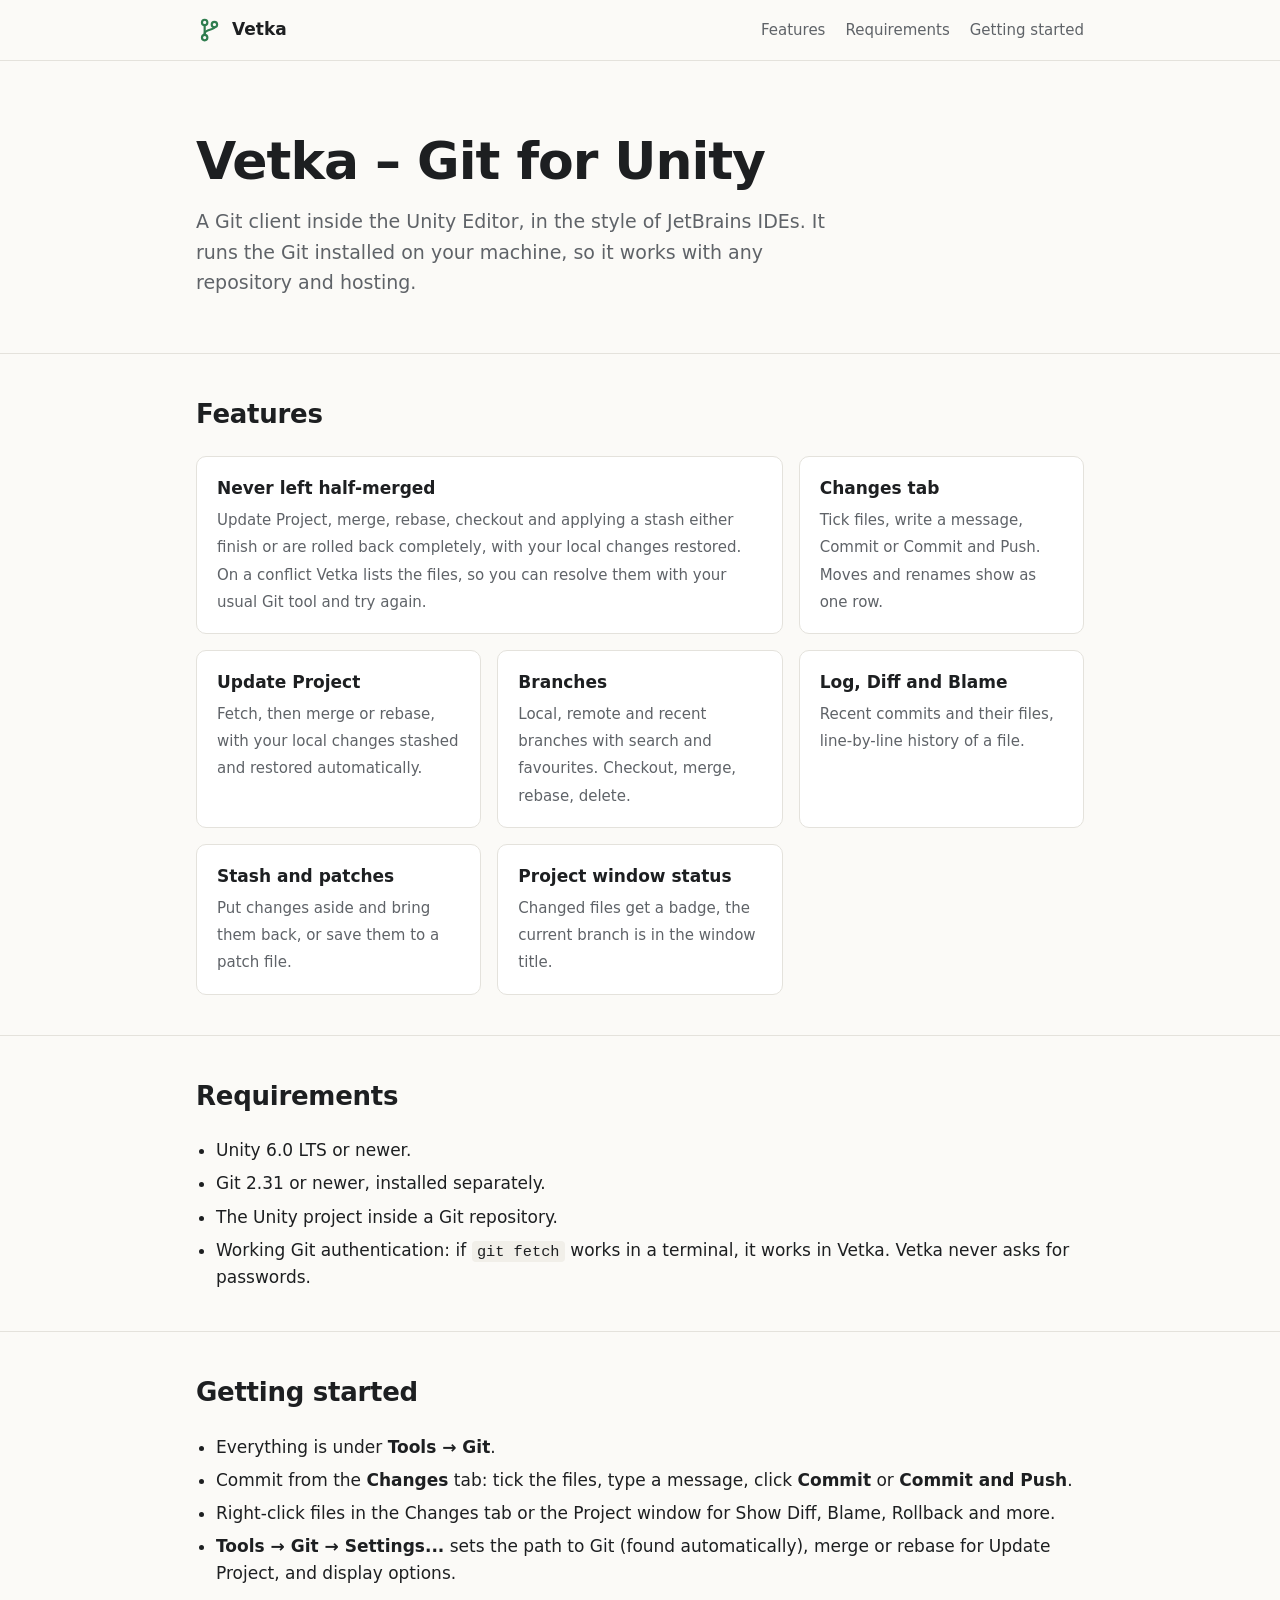
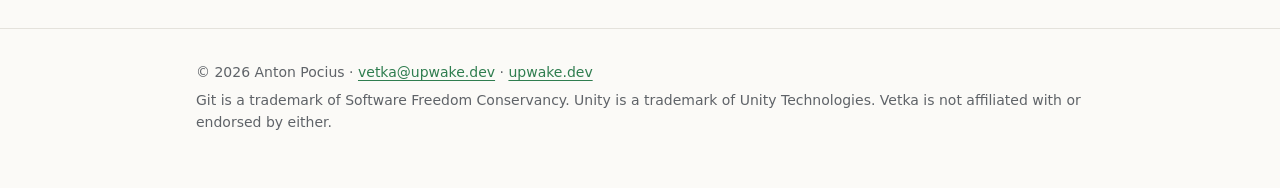
==== vetka/index.html @ 5f3ebaf8 "Add Vetka page and minimal home page" ====
<!doctype html>
<html lang="en">
<head>
  <meta charset="utf-8">
  <meta name="viewport" content="width=device-width, initial-scale=1">
  <title>Vetka – Git for Unity</title>
  <meta name="description" content="A Git client inside the Unity Editor, in the style of JetBrains IDEs. Commit, update, branches, log, stash, diff and blame without leaving Unity.">
  <link rel="canonical" href="https://upwake.dev/vetka/">
  <link rel="icon" href="../assets/vetka.svg" type="image/svg+xml">
  <link rel="stylesheet" href="../assets/site.css">
</head>
<body>
  <header class="site-header">
    <div class="wrap">
      <a class="brand" href="./">
        <svg viewBox="0 0 24 24" fill="none" stroke="currentColor" stroke-width="2" stroke-linecap="round" aria-hidden="true"><circle cx="8" cy="5" r="2.5"/><circle cx="8" cy="19" r="2.5"/><circle cx="17" cy="7" r="2.5"/><path d="M8 7.5v9"/><path d="M8 15.5c0-4.5 9-3.5 9-6"/></svg>
        Vetka
      </a>
      <nav class="site-nav">
        <a href="#features">Features</a>
        <a href="#requirements">Requirements</a>
        <a href="#getting-started">Getting started</a>
      </nav>
    </div>
  </header>

  <main>
    <div class="wrap hero">
      <h1>Vetka – Git for Unity</h1>
      <p>A Git client inside the Unity Editor, in the style of JetBrains IDEs. It runs the Git installed on your machine, so it works with any repository and hosting.</p>
    </div>

    <section id="features">
      <div class="wrap">
        <h2>Features</h2>
        <ul class="features">
          <li class="key"><strong>Never left half-merged</strong><span>Update Project, merge, rebase, checkout and applying a stash either finish or are rolled back completely, with your local changes restored. On a conflict Vetka lists the files, so you can resolve them with your usual Git tool and try again.</span></li>
          <li><strong>Changes tab</strong><span>Tick files, write a message, Commit or Commit and Push. Moves and renames show as one row.</span></li>
          <li><strong>Update Project</strong><span>Fetch, then merge or rebase, with your local changes stashed and restored automatically.</span></li>
          <li><strong>Branches</strong><span>Local, remote and recent branches with search and favourites. Checkout, merge, rebase, delete.</span></li>
          <li><strong>Log, Diff and Blame</strong><span>Recent commits and their files, line-by-line history of a file.</span></li>
          <li><strong>Stash and patches</strong><span>Put changes aside and bring them back, or save them to a patch file.</span></li>
          <li><strong>Project window status</strong><span>Changed files get a badge, the current branch is in the window title.</span></li>
        </ul>
      </div>
    </section>

    <section id="requirements">
      <div class="wrap">
        <h2>Requirements</h2>
        <ul class="plain">
          <li>Unity 6.0 LTS or newer.</li>
          <li>Git 2.31 or newer, installed separately.</li>
          <li>The Unity project inside a Git repository.</li>
          <li>Working Git authentication: if <code>git fetch</code> works in a terminal, it works in Vetka. Vetka never asks for passwords.</li>
        </ul>
      </div>
    </section>

    <section id="getting-started">
      <div class="wrap">
        <h2>Getting started</h2>
        <ul class="plain">
          <li>Everything is under <strong>Tools → Git</strong>.</li>
          <li>Commit from the <strong>Changes</strong> tab: tick the files, type a message, click <strong>Commit</strong> or <strong>Commit and Push</strong>.</li>
          <li>Right-click files in the Changes tab or the Project window for Show Diff, Blame, Rollback and more.</li>
          <li><strong>Tools → Git → Settings...</strong> sets the path to Git (found automatically), merge or rebase for Update Project, and display options.</li>
        </ul>
      </div>
    </section>

  </main>

  <footer class="site-footer">
    <div class="wrap">
      <p>© 2026 Anton Pocius · <a href="mailto:vetka@upwake.dev">vetka@upwake.dev</a> · <a href="../">upwake.dev</a></p>
      <p>Git is a trademark of Software Freedom Conservancy. Unity is a trademark of Unity Technologies. Vetka is not affiliated with or endorsed by either.</p>
    </div>
  </footer>
</body>
</html>
---- assets/site.css ----
:root {
  --bg: #fbfaf7;
  --surface: #ffffff;
  --text: #1d1f21;
  --muted: #5f6368;
  --line: #e4e2dc;
  --accent: #2f7d4f;
  --accent-soft: #e5f1e9;
  --code-bg: #f1efe9;
  --max: 920px;
  color-scheme: light;
}

@media (prefers-color-scheme: dark) {
  :root:not([data-theme="light"]) {
    --bg: #161819;
    --surface: #1e2122;
    --text: #e8e6e1;
    --muted: #a3a7a9;
    --line: #2e3234;
    --accent: #6cc58f;
    --accent-soft: #1f3328;
    --code-bg: #262a2b;
    color-scheme: dark;
  }
}

:root[data-theme="dark"] {
  --bg: #161819;
  --surface: #1e2122;
  --text: #e8e6e1;
  --muted: #a3a7a9;
  --line: #2e3234;
  --accent: #6cc58f;
  --accent-soft: #1f3328;
  --code-bg: #262a2b;
  color-scheme: dark;
}

*,
*::before,
*::after {
  box-sizing: border-box;
}

html {
  -webkit-text-size-adjust: 100%;
}

body {
  margin: 0;
  background: var(--bg);
  color: var(--text);
  font: 17px/1.6 system-ui, -apple-system, "Segoe UI", Roboto, "Helvetica Neue", Arial, sans-serif;
}

a {
  color: var(--accent);
  text-underline-offset: 3px;
}

code {
  font: 0.9em/1.4 ui-monospace, "Cascadia Mono", Consolas, Menlo, monospace;
  background: var(--code-bg);
  padding: 0.1em 0.35em;
  border-radius: 4px;
}

.wrap {
  max-width: var(--max);
  margin: 0 auto;
  padding: 0 16px;
}

.site-header {
  border-bottom: 1px solid var(--line);
}

.site-header .wrap {
  display: flex;
  align-items: center;
  justify-content: space-between;
  gap: 16px;
  min-height: 60px;
  flex-wrap: wrap;
}

.brand {
  display: inline-flex;
  align-items: center;
  gap: 10px;
  color: var(--text);
  font-weight: 650;
  text-decoration: none;
}

.brand svg {
  width: 26px;
  height: 26px;
  color: var(--accent);
}

.site-nav {
  display: flex;
  gap: 20px;
  flex-wrap: wrap;
  font-size: 15px;
}

.site-nav a {
  color: var(--muted);
  text-decoration: none;
}

.site-nav a:hover {
  color: var(--text);
}

.hero {
  padding-top: 72px;
  padding-bottom: 56px;
}

.hero h1 {
  margin: 0 0 16px;
  font-size: clamp(34px, 6vw, 52px);
  line-height: 1.1;
  letter-spacing: -0.02em;
}

.hero p {
  max-width: 640px;
  margin: 0;
  color: var(--muted);
  font-size: 19px;
}

section {
  padding: 40px 0;
  border-top: 1px solid var(--line);
}

h2 {
  margin: 0 0 20px;
  font-size: 26px;
  letter-spacing: -0.01em;
}

.features {
  display: grid;
  grid-template-columns: repeat(auto-fill, minmax(260px, 1fr));
  gap: 16px;
  margin: 0;
  padding: 0;
  list-style: none;
}

.features li {
  padding: 18px 20px;
  background: var(--surface);
  border: 1px solid var(--line);
  border-radius: 10px;
}

@media (min-width: 600px) {
  .features .key {
    grid-column: span 2;
  }
}

.features strong {
  display: block;
  margin-bottom: 4px;
}

.features span {
  color: var(--muted);
  font-size: 15px;
}

ul.plain {
  margin: 0;
  padding-left: 20px;
}

ul.plain li + li {
  margin-top: 6px;
}

.site-footer {
  padding: 32px 0 48px;
  border-top: 1px solid var(--line);
  color: var(--muted);
  font-size: 14px;
}

.site-footer p {
  margin: 0 0 6px;
}

.home {
  min-height: 100vh;
  display: flex;
  align-items: center;
}

.home h1 {
  margin: 0 0 32px;
  font-size: 22px;
  font-weight: 650;
  color: var(--muted);
}

.product {
  display: flex;
  align-items: center;
  gap: 16px;
  max-width: 420px;
  padding: 20px 22px;
  background: var(--surface);
  border: 1px solid var(--line);
  border-radius: 12px;
  color: var(--text);
  text-decoration: none;
}

.product:hover {
  border-color: var(--accent);
}

.product svg {
  flex: none;
  width: 40px;
  height: 40px;
  color: var(--accent);
}

.product strong {
  display: block;
  font-size: 19px;
}

.product span {
  color: var(--muted);
  font-size: 15px;
}
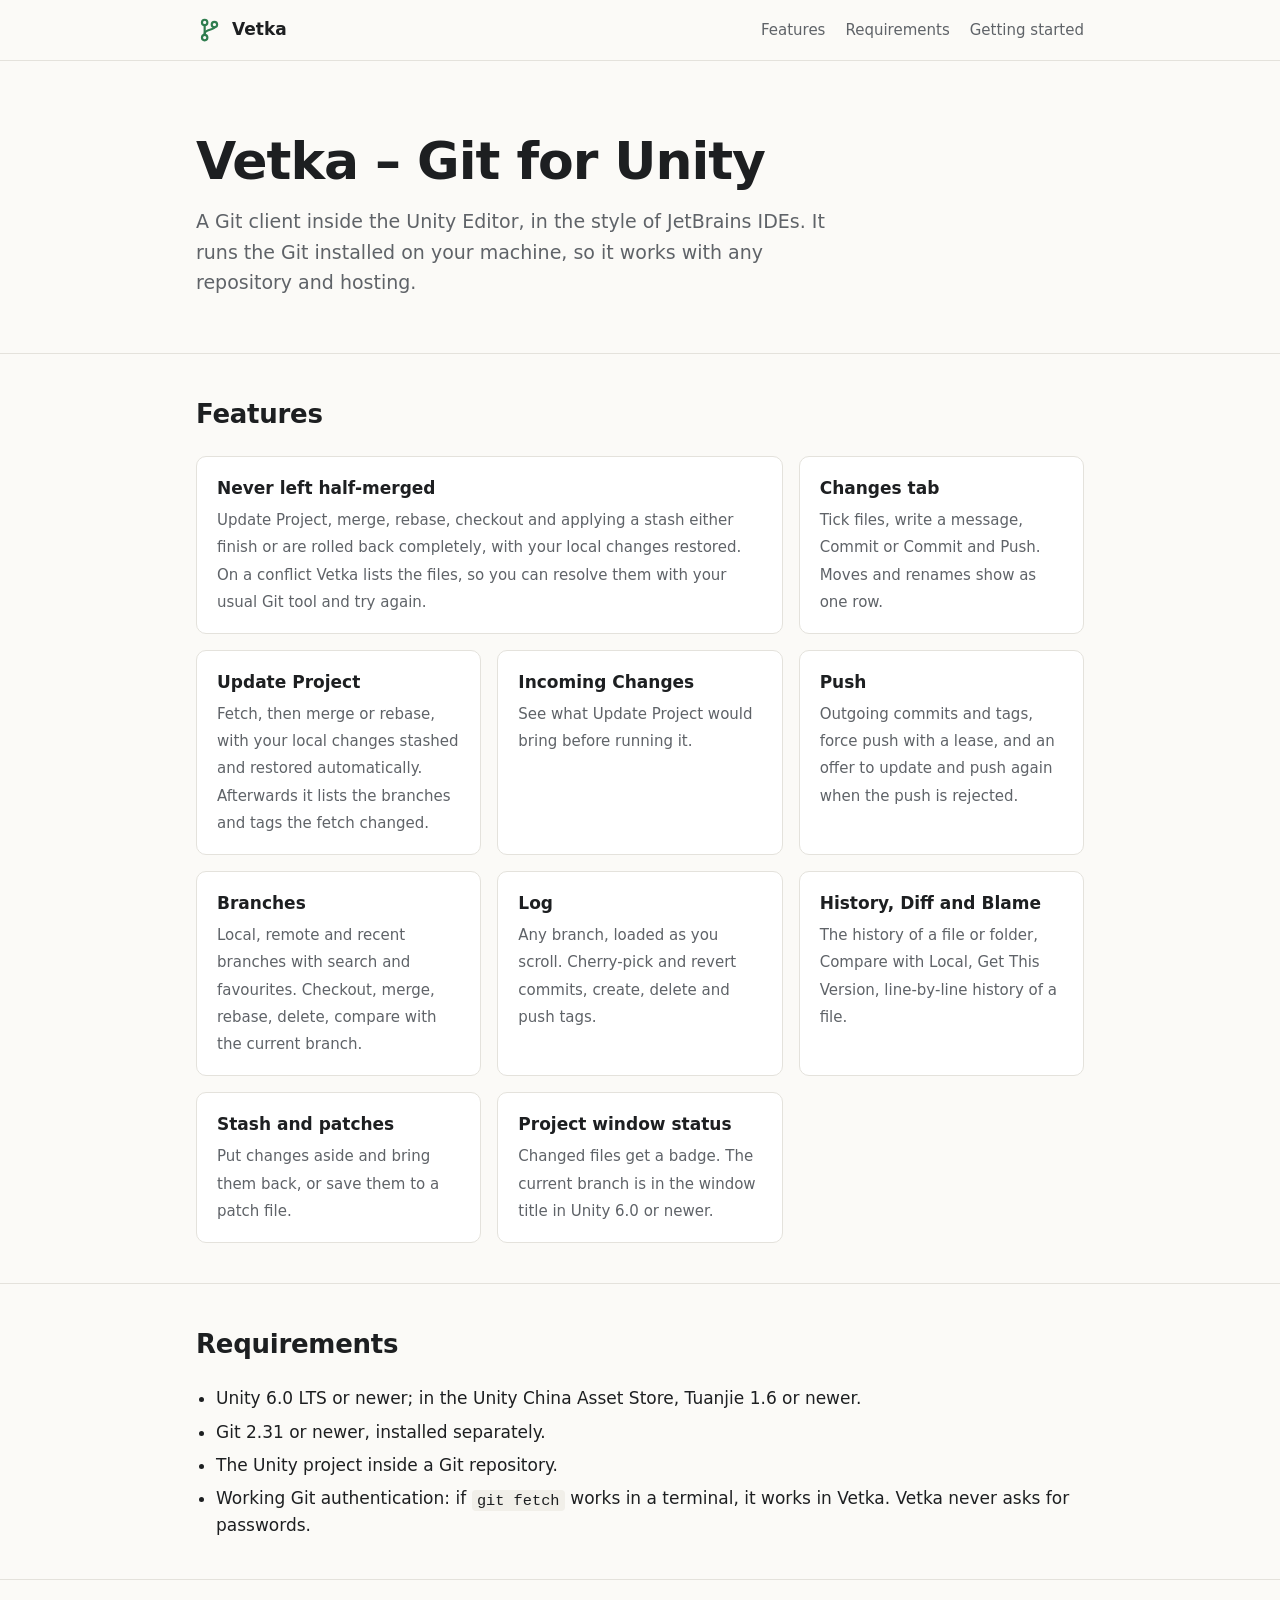
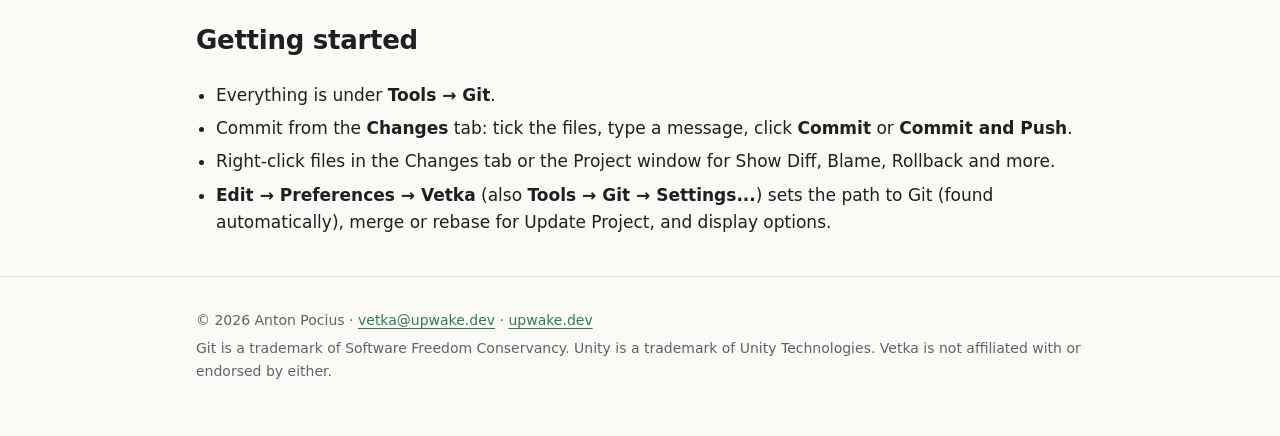
==== commit 66d52196: "update the vetka page for 0.2.0" ====
--- a/vetka/index.html
+++ b/vetka/index.html
@@ -36,11 +36,14 @@
         <ul class="features">
           <li class="key"><strong>Never left half-merged</strong><span>Update Project, merge, rebase, checkout and applying a stash either finish or are rolled back completely, with your local changes restored. On a conflict Vetka lists the files, so you can resolve them with your usual Git tool and try again.</span></li>
           <li><strong>Changes tab</strong><span>Tick files, write a message, Commit or Commit and Push. Moves and renames show as one row.</span></li>
-          <li><strong>Update Project</strong><span>Fetch, then merge or rebase, with your local changes stashed and restored automatically.</span></li>
-          <li><strong>Branches</strong><span>Local, remote and recent branches with search and favourites. Checkout, merge, rebase, delete.</span></li>
-          <li><strong>Log, Diff and Blame</strong><span>Recent commits and their files, line-by-line history of a file.</span></li>
+          <li><strong>Update Project</strong><span>Fetch, then merge or rebase, with your local changes stashed and restored automatically. Afterwards it lists the branches and tags the fetch changed.</span></li>
+          <li><strong>Incoming Changes</strong><span>See what Update Project would bring before running it.</span></li>
+          <li><strong>Push</strong><span>Outgoing commits and tags, force push with a lease, and an offer to update and push again when the push is rejected.</span></li>
+          <li><strong>Branches</strong><span>Local, remote and recent branches with search and favourites. Checkout, merge, rebase, delete, compare with the current branch.</span></li>
+          <li><strong>Log</strong><span>Any branch, loaded as you scroll. Cherry-pick and revert commits, create, delete and push tags.</span></li>
+          <li><strong>History, Diff and Blame</strong><span>The history of a file or folder, Compare with Local, Get This Version, line-by-line history of a file.</span></li>
           <li><strong>Stash and patches</strong><span>Put changes aside and bring them back, or save them to a patch file.</span></li>
-          <li><strong>Project window status</strong><span>Changed files get a badge, the current branch is in the window title.</span></li>
+          <li><strong>Project window status</strong><span>Changed files get a badge. The current branch is in the window title in Unity 6.0 or newer.</span></li>
         </ul>
       </div>
     </section>
@@ -49,7 +52,7 @@
       <div class="wrap">
         <h2>Requirements</h2>
         <ul class="plain">
-          <li>Unity 6.0 LTS or newer.</li>
+          <li>Unity 6.0 LTS or newer; in the Unity China Asset Store, Tuanjie 1.6 or newer.</li>
           <li>Git 2.31 or newer, installed separately.</li>
           <li>The Unity project inside a Git repository.</li>
           <li>Working Git authentication: if <code>git fetch</code> works in a terminal, it works in Vetka. Vetka never asks for passwords.</li>
@@ -64,7 +67,7 @@
           <li>Everything is under <strong>Tools → Git</strong>.</li>
           <li>Commit from the <strong>Changes</strong> tab: tick the files, type a message, click <strong>Commit</strong> or <strong>Commit and Push</strong>.</li>
           <li>Right-click files in the Changes tab or the Project window for Show Diff, Blame, Rollback and more.</li>
-          <li><strong>Tools → Git → Settings...</strong> sets the path to Git (found automatically), merge or rebase for Update Project, and display options.</li>
+          <li><strong>Edit → Preferences → Vetka</strong> (also <strong>Tools → Git → Settings...</strong>) sets the path to Git (found automatically), merge or rebase for Update Project, and display options.</li>
         </ul>
       </div>
     </section>
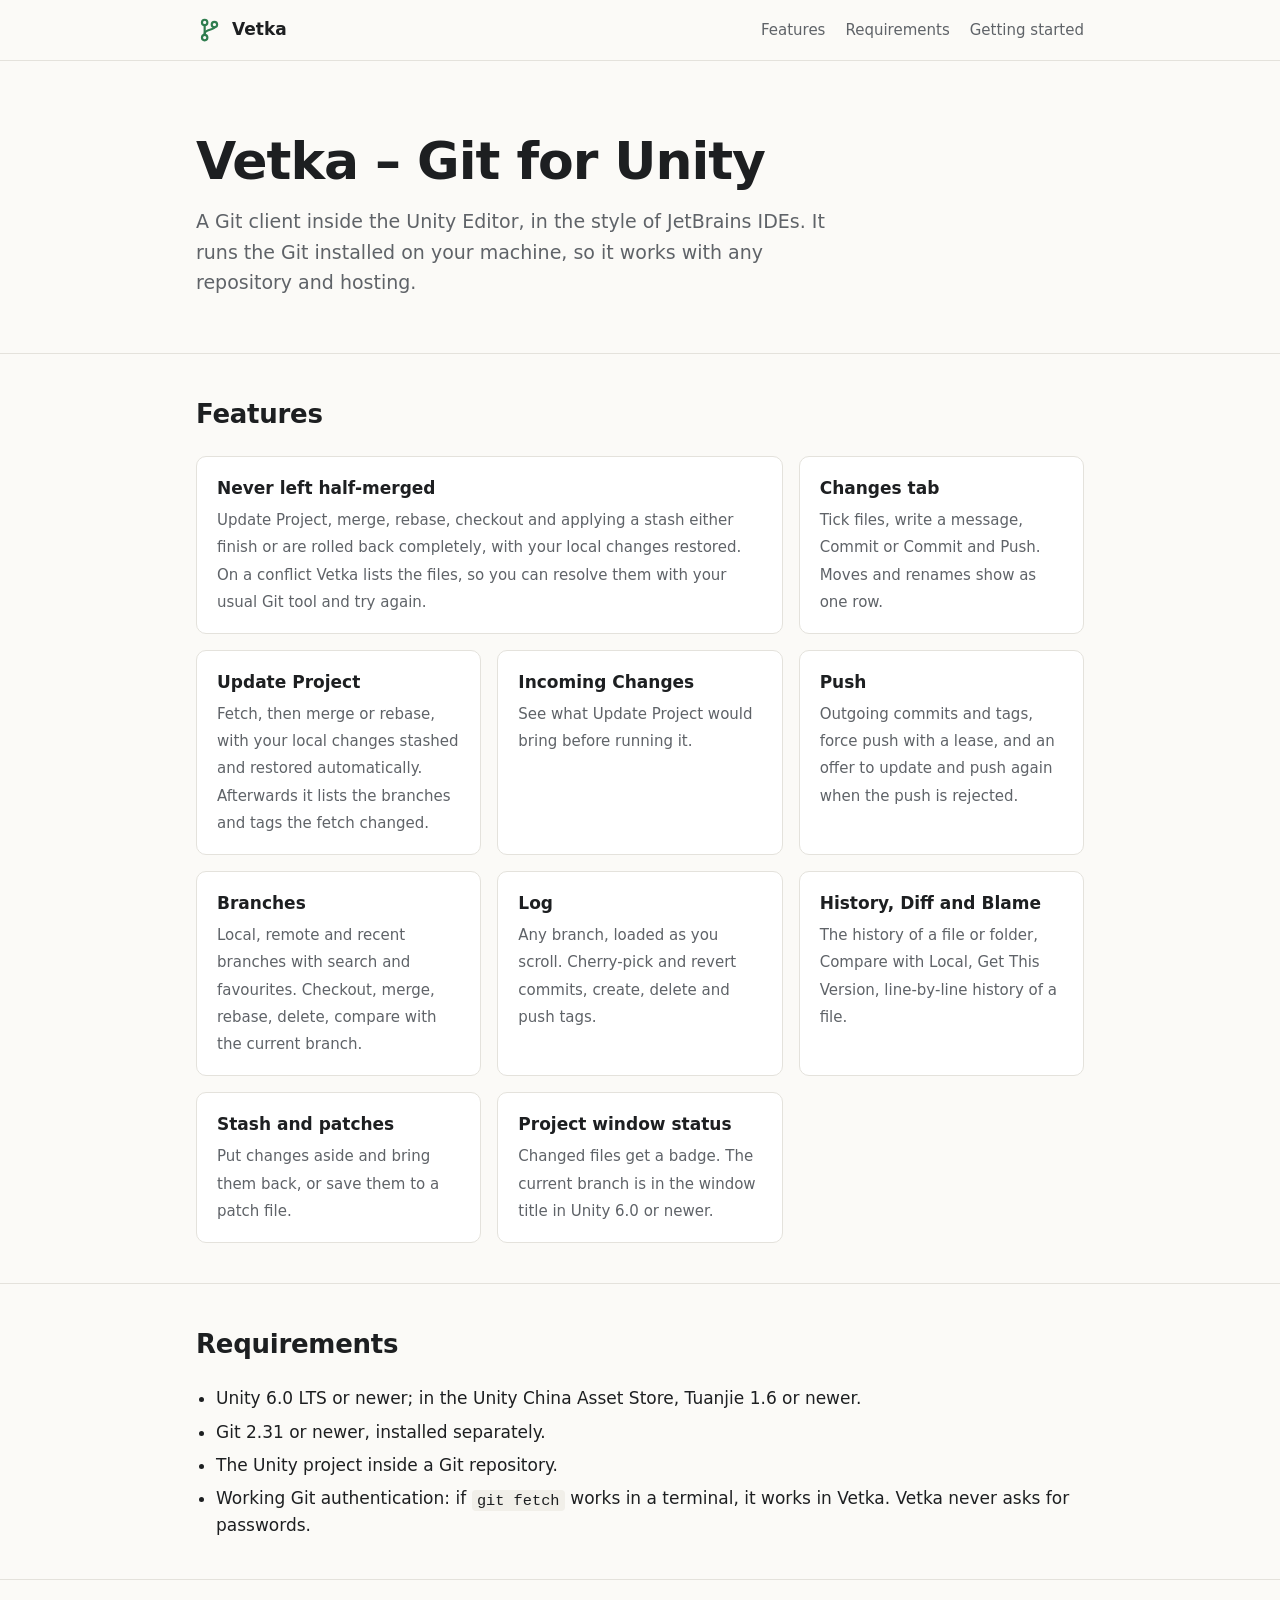
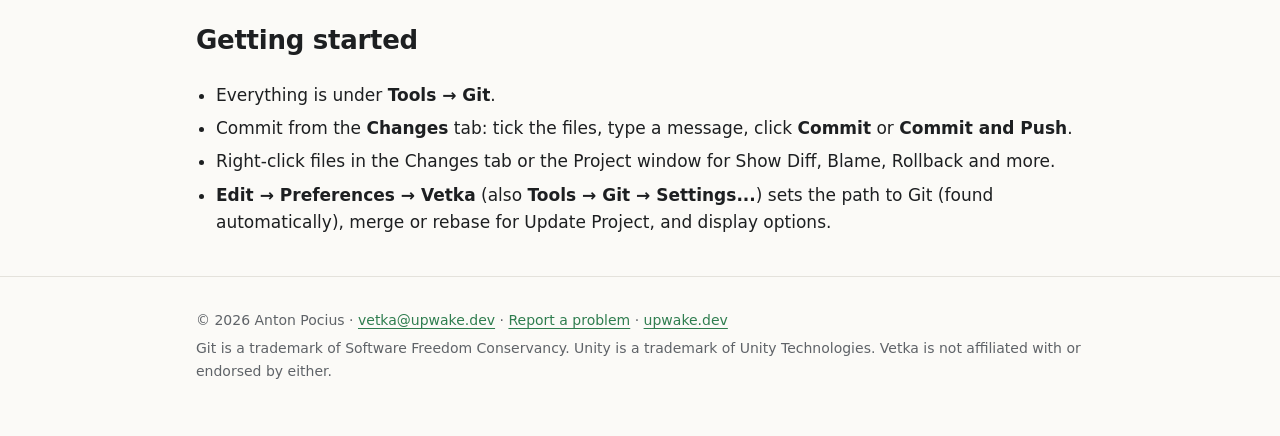
==== commit bff74bf5: "link the vetka issues from the page footer" ====
--- a/vetka/index.html
+++ b/vetka/index.html
@@ -76,7 +76,7 @@
 
   <footer class="site-footer">
     <div class="wrap">
-      <p>© 2026 Anton Pocius · <a href="mailto:vetka@upwake.dev">vetka@upwake.dev</a> · <a href="../">upwake.dev</a></p>
+      <p>© 2026 Anton Pocius · <a href="mailto:vetka@upwake.dev">vetka@upwake.dev</a> · <a href="https://github.com/nolequen/vetka/issues">Report a problem</a> · <a href="../">upwake.dev</a></p>
       <p>Git is a trademark of Software Freedom Conservancy. Unity is a trademark of Unity Technologies. Vetka is not affiliated with or endorsed by either.</p>
     </div>
   </footer>
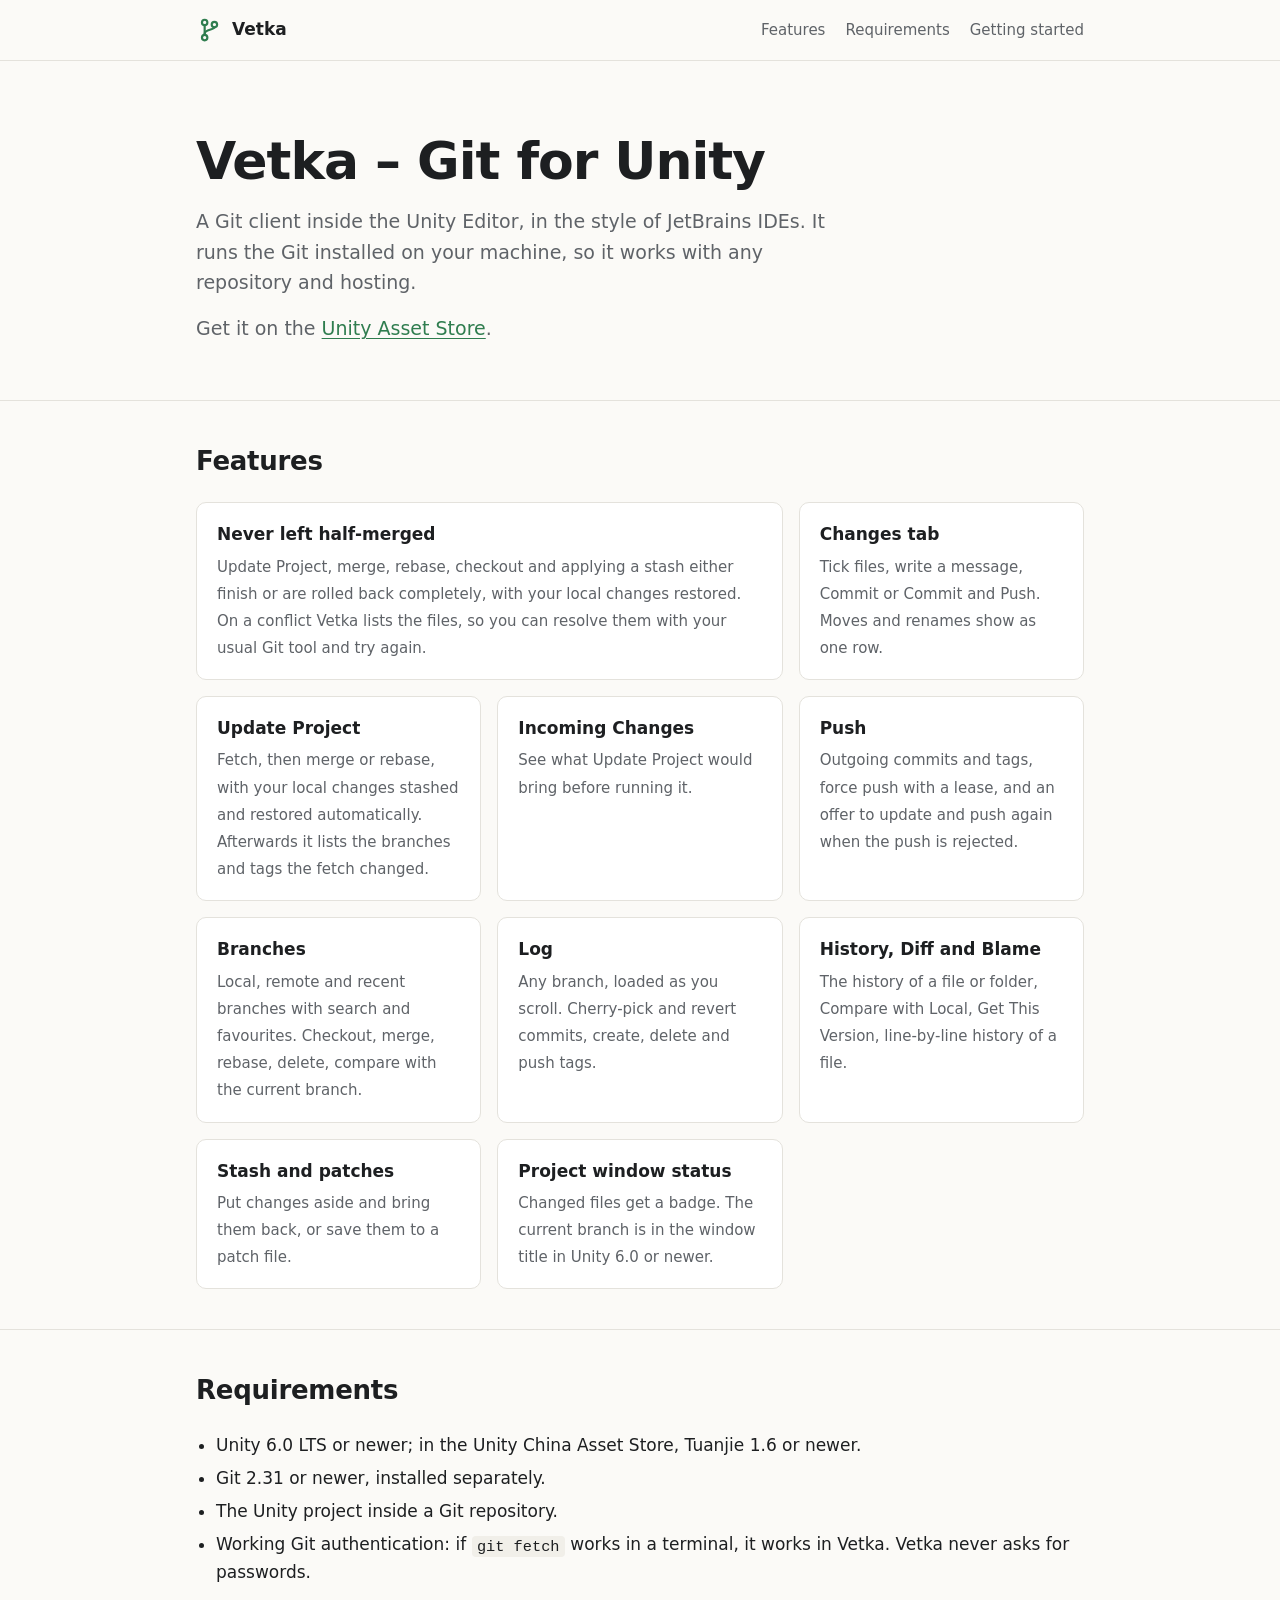
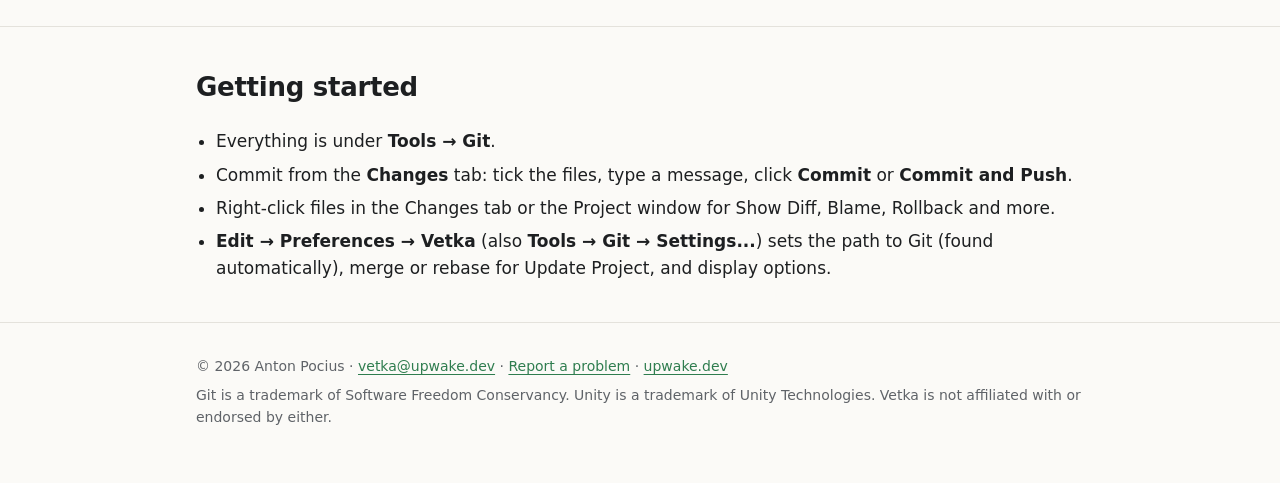
==== commit 7d017b31: "link the vetka asset store page" ====
--- a/vetka/index.html
+++ b/vetka/index.html
@@ -28,6 +28,7 @@
     <div class="wrap hero">
       <h1>Vetka – Git for Unity</h1>
       <p>A Git client inside the Unity Editor, in the style of JetBrains IDEs. It runs the Git installed on your machine, so it works with any repository and hosting.</p>
+      <p>Get it on the <a href="https://assetstore.unity.com/packages/tools/version-control/vetka-git-for-unity-414514">Unity Asset Store</a>.</p>
     </div>
 
     <section id="features">
--- a/assets/site.css
+++ b/assets/site.css
@@ -135,6 +135,10 @@
   font-size: 19px;
 }
 
+.hero p + p {
+  margin-top: 16px;
+}
+
 section {
   padding: 40px 0;
   border-top: 1px solid var(--line);
